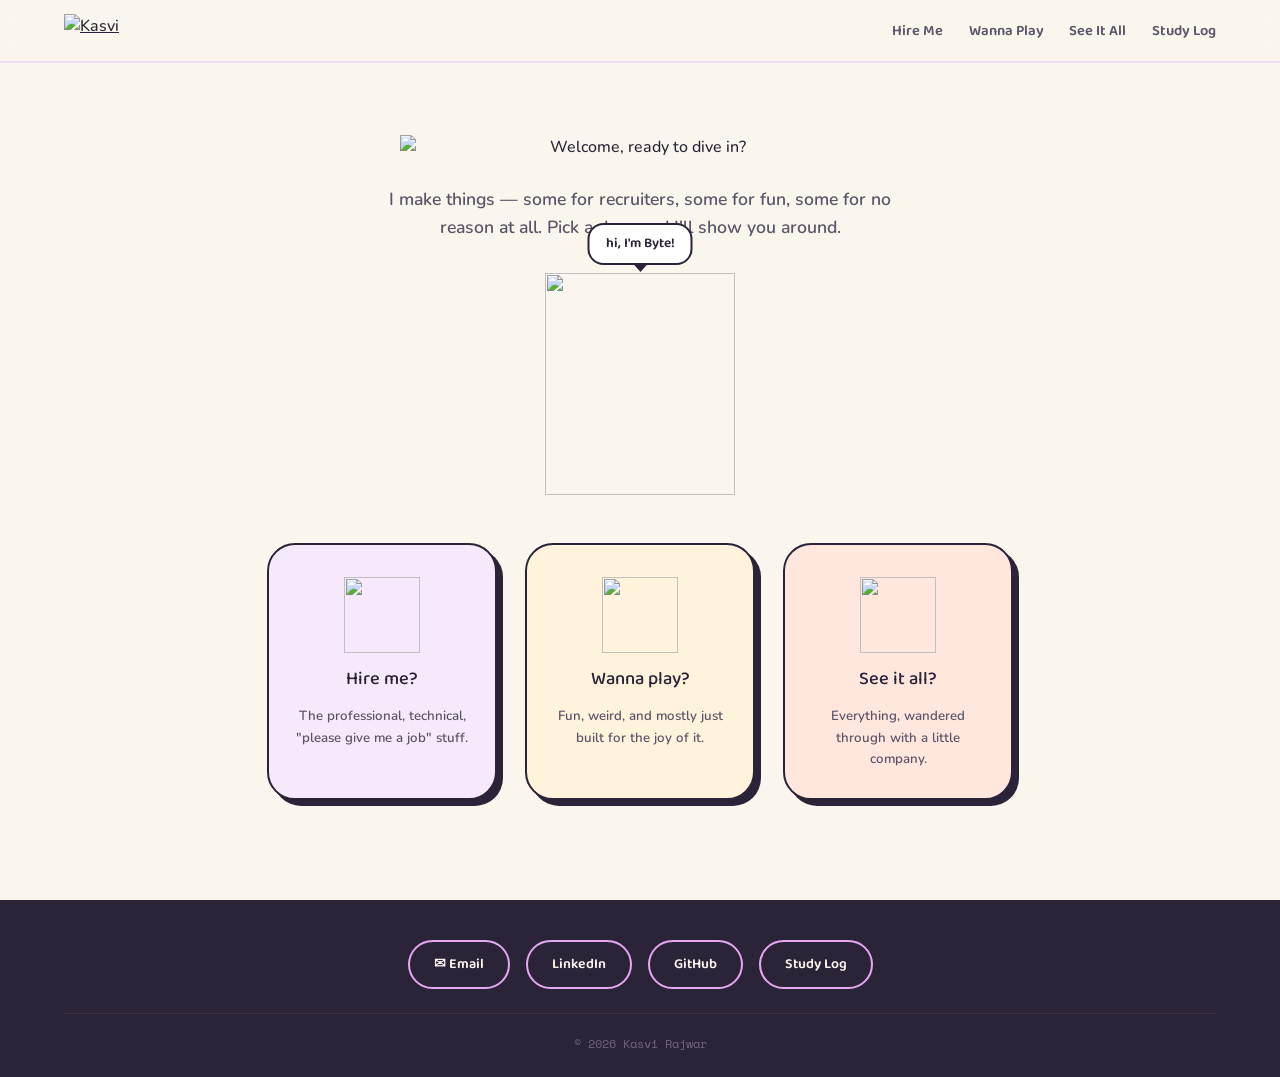
==== index.html @ 6d48b29a "Add files via upload" ====
<!DOCTYPE html>
<html lang="en">
<head>
<meta charset="UTF-8" />
<meta name="viewport" content="width=device-width, initial-scale=1.0" />
<title>Kasvi Rajwar</title>
<link rel="preconnect" href="https://fonts.googleapis.com">
<link href="https://fonts.googleapis.com/css2?family=Baloo+2:wght@500;600;700;800&family=Nunito:wght@400;500;600;700;800&family=Space+Mono:wght@400;700&display=swap" rel="stylesheet">
<link rel="stylesheet" href="style.css">
<style>
  #hub-hero{
    min-height:calc(100vh - 5.2rem);
    display:flex; align-items:center; justify-content:center;
    text-align:center; padding-top:2rem;
  }
  .hub-inner{ max-width:900px; }
  .hub-slogan{ max-width:480px; width:85%; margin:0 auto 1.5rem; }
  .hub-sub{ font-size:1.1rem; color:var(--ink-soft); font-weight:600; max-width:520px; margin:0 auto; }

  .byte-wrap{ position:relative; width:190px; height:222px; margin:2rem auto 0; cursor:pointer; }

  .doors{ margin-top:3rem; display:flex; gap:1.75rem; flex-wrap:wrap; justify-content:center; }
  .door{
    width:230px; padding:2rem 1.5rem 1.75rem; border-radius:28px; text-decoration:none;
    display:flex; flex-direction:column; align-items:center; gap:0.75rem;
    border:2.5px solid var(--ink); background:var(--card);
    box-shadow:6px 6px 0 var(--ink); transition:transform .15s, box-shadow .15s;
  }
  .door:hover{ transform:translate(-3px,-3px); box-shadow:9px 9px 0 var(--ink); }
  .door:active{ transform:translate(0,0); box-shadow:3px 3px 0 var(--ink); }
  .door-icon{ width:76px; height:76px; object-fit:contain; }
  .door .display{ font-size:1.15rem; }
  .door p{ font-size:0.83rem; color:var(--ink-soft); text-align:center; font-weight:600; }
  .door.hire{ background:var(--lilac-pale); }
  .door.play{ background:var(--butter-pale); }
  .door.seeall{ background:var(--coral-pale); }
</style>
</head>
<body data-page="hub">

<nav>
  <a href="index.html"><img class="logo" src="assets/logo.png" alt="Kasvi"></a>
  <ul class="nav-links">
    <li><a href="hire.html">Hire Me</a></li>
    <li><a href="play.html">Wanna Play</a></li>
    <li><a href="seeall.html">See It All</a></li>
    <li><a href="study.html">Study Log</a></li>
  </ul>
</nav>

<main>
  <section id="hub-hero">
    <div class="hub-inner">
      <img class="hub-slogan" src="assets/ui/slogan.png" alt="Welcome, ready to dive in?">
      <p class="hub-sub">I make things — some for recruiters, some for fun, some for no reason at all. Pick a door and I'll show you around.</p>

      <div class="byte-wrap companion-wrap" id="byteHome">
        <div class="speech-bubble">hi, I'm Byte!</div>
        <img class="companion-base" src="assets/character/original.png" alt="">
        <img class="companion-eyes" src="assets/character/eyes.png" alt="">
        <img class="companion-expr" src="" alt="">
      </div>

      <div class="doors">
        <a class="door hire" href="hire.html">
          <img class="door-icon" src="assets/icons/briefcase.png" alt="">
          <div class="display">Hire me?</div>
          <p>The professional, technical, "please give me a job" stuff.</p>
        </a>
        <a class="door play" href="play.html">
          <img class="door-icon" src="assets/icons/balloon.png" alt="">
          <div class="display">Wanna play?</div>
          <p>Fun, weird, and mostly just built for the joy of it.</p>
        </a>
        <a class="door seeall" href="seeall.html">
          <img class="door-icon" src="assets/icons/butterfly.png" alt="">
          <div class="display">See it all?</div>
          <p>Everything, wandered through with a little company.</p>
        </a>
      </div>
    </div>
  </section>
</main>

<footer>
  <div class="contact-links">
    <a class="contact-link" href="mailto:kasvi.r04@gmail.com">✉ Email</a>
    <a class="contact-link" href="https://linkedin.com/in/kasvi-rajwar-85747228a" target="_blank">LinkedIn</a>
    <a class="contact-link" href="https://github.com/kasviii" target="_blank">GitHub</a>
    <a class="contact-link" href="study.html">Study Log</a>
  </div>
  <div class="fine-print">© 2026 Kasvi Rajwar</div>
</footer>

<script src="companion.js"></script>
<script>
  const byte = mountCompanion(document.getElementById('byteHome'));
  const lines = ["hi, I'm Byte!", "pick a door above ↑", "go on, click one"];
  let i = 0;
  document.getElementById('byteHome').addEventListener('click', () => {
    byte.setState('surprised');
    i = (i+1) % lines.length;
    byte.say(lines[i], 1400);
    setTimeout(() => byte.setState('default'), 1400);
  });
  setTimeout(() => byte.say("hi, I'm Byte!", 2600), 500);
</script>
</body>
</html>
---- style.css ----
/* =========================================================
   KASVI RAJWAR — shared styles across all pages
   ========================================================= */
*,*::before,*::after{box-sizing:border-box;margin:0;padding:0;}
html{scroll-behavior:smooth;}

:root{
  --lilac:#E2A9F1;
  --lilac-deep:#B672D9;
  --lilac-pale:#F6E9FB;
  --cream:#FBF6ED;
  --butter:#FFD873;
  --butter-pale:#FFF3DC;
  --coral:#FF9376;
  --coral-pale:#FFE7DE;
  --ink:#2B2438;
  --ink-soft:#5C5468;
  --plum-dark:#241C30;
  --plum-line:#3D3050;
  --card:#FFFFFF;
  --border:#ECDFF5;
}

body{
  background:var(--cream);
  color:var(--ink);
  font-family:'Nunito',sans-serif;
  font-weight:500;
  line-height:1.6;
  overflow-x:hidden;
}
h1,h2,h3,.display{ font-family:'Baloo 2',cursive; color:var(--ink); }
.mono{ font-family:'Space Mono',monospace; }
a{ color:inherit; }
::selection{ background:var(--lilac); color:var(--ink); }
img{ max-width:100%; display:block; }

/* ---------------- NAV ---------------- */
nav{
  position:fixed; top:0; left:0; right:0; z-index:200;
  display:flex; align-items:center; justify-content:space-between;
  padding:0.9rem 5vw;
  background:rgba(251,246,237,0.88);
  backdrop-filter:blur(10px);
  border-bottom:2px solid var(--border);
}
nav img.logo{ height:32px; }
.nav-links{ display:flex; gap:1.6rem; list-style:none; }
.nav-links a{
  text-decoration:none; font-family:'Baloo 2',cursive; font-weight:600;
  font-size:0.92rem; color:var(--ink-soft); transition:color .2s;
}
.nav-links a:hover, .nav-links a.current{ color:var(--lilac-deep); }
body[data-page="seeall"] nav{ background:rgba(36,28,48,0.88); border-bottom-color:var(--plum-line); }
body[data-page="seeall"] .nav-links a{ color:#C7BBD4; }
body[data-page="seeall"] .nav-links a:hover, body[data-page="seeall"] .nav-links a.current{ color:var(--butter); }

main{ padding-top:5.2rem; min-height:100vh; }
section{ padding:5rem 5vw; position:relative; }

/* ---------------- TYPE / LABELS ---------------- */
.eyebrow{
  font-family:'Space Mono',monospace; font-size:0.75rem; letter-spacing:0.08em;
  text-transform:uppercase; color:var(--lilac-deep); margin-bottom:0.6rem;
}
h2.section-title{ font-size:clamp(2rem,4vw,2.8rem); margin-bottom:0.75rem; }
.section-sub{ color:var(--ink-soft); font-weight:600; max-width:560px; margin-bottom:3rem; }

/* ---------------- BUTTONS ---------------- */
.btn{
  display:inline-flex; align-items:center; gap:0.4rem;
  font-family:'Baloo 2',cursive; font-weight:600; font-size:0.95rem;
  padding:0.75rem 1.6rem; border-radius:100px; text-decoration:none;
  border:2.5px solid var(--ink); background:var(--card); color:var(--ink);
  box-shadow:4px 4px 0 var(--ink); transition:transform .15s, box-shadow .15s;
}
.btn:hover{ transform:translate(-2px,-2px); box-shadow:6px 6px 0 var(--ink); }
.btn:active{ transform:translate(0,0); box-shadow:2px 2px 0 var(--ink); }

/* ---------------- PROJECT GRID ---------------- */
.project-grid{ display:grid; grid-template-columns:repeat(auto-fit,minmax(280px,1fr)); gap:1.75rem; }
.project-card{
  background:var(--card); border:2.5px solid var(--ink); border-radius:22px;
  padding:1.75rem; box-shadow:5px 5px 0 var(--ink);
  transition:transform .15s, box-shadow .15s;
  display:flex; flex-direction:column; gap:0.9rem;
}
.project-card:hover{ transform:translate(-2px,-2px); box-shadow:8px 8px 0 var(--ink); }
.project-top{ display:flex; justify-content:space-between; align-items:flex-start; gap:0.75rem; }
.project-name{ font-family:'Baloo 2',cursive; font-size:1.2rem; line-height:1.25; }
.project-badge{
  font-family:'Space Mono',monospace; font-size:0.65rem; letter-spacing:0.04em;
  text-transform:uppercase; padding:0.25rem 0.55rem; border-radius:100px;
  background:var(--lilac-pale); color:var(--lilac-deep); white-space:nowrap; flex-shrink:0;
  border:1px solid var(--lilac);
}
.project-desc{ font-size:0.9rem; color:var(--ink-soft); font-weight:500; line-height:1.6; }
.project-tags{ display:flex; flex-wrap:wrap; gap:0.4rem; }
.tag{
  font-family:'Space Mono',monospace; font-size:0.7rem; color:var(--ink-soft);
  background:var(--cream); border:1px solid var(--border); padding:0.2rem 0.55rem; border-radius:8px;
}
.project-links{ display:flex; gap:1rem; margin-top:auto; }
.project-links a{
  font-family:'Baloo 2',cursive; font-weight:600; font-size:0.88rem; text-decoration:none;
  color:var(--lilac-deep); display:inline-flex; align-items:center; gap:0.3rem;
}
.project-links a:hover{ text-decoration:underline; }
.more-soon{
  grid-column:1/-1; text-align:center; padding:2rem; color:var(--ink-soft);
  font-family:'Baloo 2',cursive; font-weight:600; border:2.5px dashed var(--border); border-radius:22px;
}

/* ---------------- COMPANION (shared across pages) ---------------- */
.companion-wrap{ position:relative; user-select:none; }
.companion-wrap img{ position:absolute; top:0; left:0; width:100%; height:100%; object-fit:contain; }
.companion-eyes{ z-index:2; transition:transform .05s linear; }
.companion-expr{ z-index:3; opacity:0; transition:opacity .15s; }
.companion-expr.visible{ opacity:1; }
.speech-bubble{
  position:absolute; top:-50px; left:50%; transform:translateX(-50%) scale(0.85);
  background:var(--card); border:2px solid var(--ink); border-radius:16px;
  padding:0.5rem 1rem; font-family:'Baloo 2',cursive; font-weight:600; font-size:0.85rem;
  white-space:nowrap; opacity:0; transition:opacity .2s, transform .2s; pointer-events:none;
}
.speech-bubble::after{
  content:''; position:absolute; bottom:-9px; left:50%; transform:translateX(-50%);
  border-width:9px 8px 0 8px; border-style:solid; border-color:var(--ink) transparent transparent transparent;
}
.speech-bubble.visible{ opacity:1; transform:translateX(-50%) scale(1); }

/* ---------------- FOOTER ---------------- */
footer{
  background:var(--ink); color:#B9AFC6; text-align:center; padding:2.5rem 5vw 1.5rem;
}
footer .contact-links{ display:flex; justify-content:center; gap:1rem; flex-wrap:wrap; margin-bottom:1.5rem; }
footer .contact-link{
  padding:0.7rem 1.5rem; border:2px solid var(--lilac); border-radius:100px;
  color:var(--cream); text-decoration:none; font-family:'Baloo 2',cursive; font-weight:600;
  transition:background .2s, transform .15s; font-size:0.88rem;
}
footer .contact-link:hover{ background:var(--lilac); color:var(--ink); transform:translateY(-2px); }
footer .fine-print{ font-size:0.75rem; font-family:'Space Mono',monospace; color:#6E6480; border-top:1px solid #3A3145; padding-top:1.25rem; }
footer .fine-print a{ color:#9A8CAE; }

@media (max-width:768px){
  .nav-links{ display:none; }
}
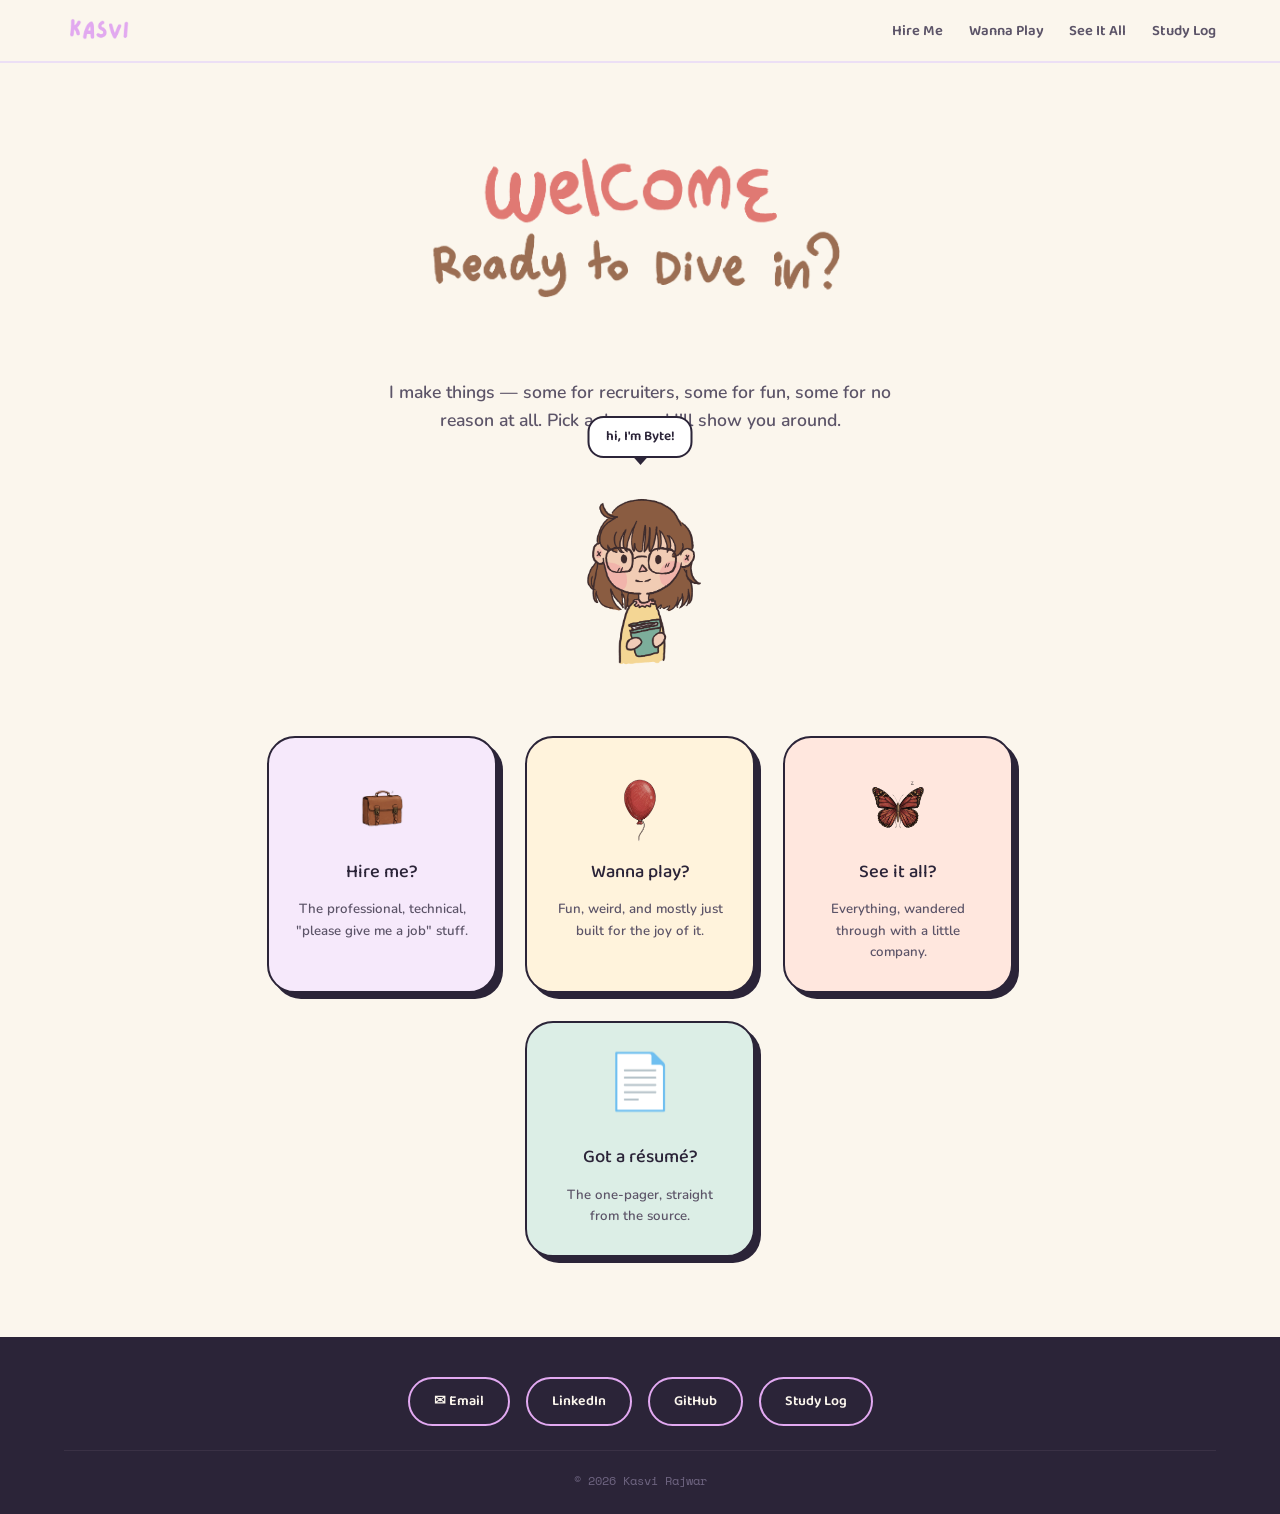
==== commit 02c14ae1: "Add resume link and emoji to index.html" ====
--- a/index.html
+++ b/index.html
@@ -29,11 +29,13 @@
   .door:hover{ transform:translate(-3px,-3px); box-shadow:9px 9px 0 var(--ink); }
   .door:active{ transform:translate(0,0); box-shadow:3px 3px 0 var(--ink); }
   .door-icon{ width:76px; height:76px; object-fit:contain; }
+  .door-emoji{ font-size:3.4rem; line-height:1; }
   .door .display{ font-size:1.15rem; }
   .door p{ font-size:0.83rem; color:var(--ink-soft); text-align:center; font-weight:600; }
   .door.hire{ background:var(--lilac-pale); }
   .door.play{ background:var(--butter-pale); }
   .door.seeall{ background:var(--coral-pale); }
+  .door.resume{ background:#DCEEE6; }
 </style>
 </head>
 <body data-page="hub">
@@ -77,6 +79,11 @@
           <div class="display">See it all?</div>
           <p>Everything, wandered through with a little company.</p>
         </a>
+        <a class="door resume" href="https://drive.google.com/file/d/1fXBjaz3nBYh1U8sSsbgrdORwdakfQrdr/view?usp=sharing" target="_blank" rel="noopener">
+          <span class="door-icon door-emoji">📄</span>
+          <div class="display">Got a résumé?</div>
+          <p>The one-pager, straight from the source.</p>
+        </a>
       </div>
     </div>
   </section>
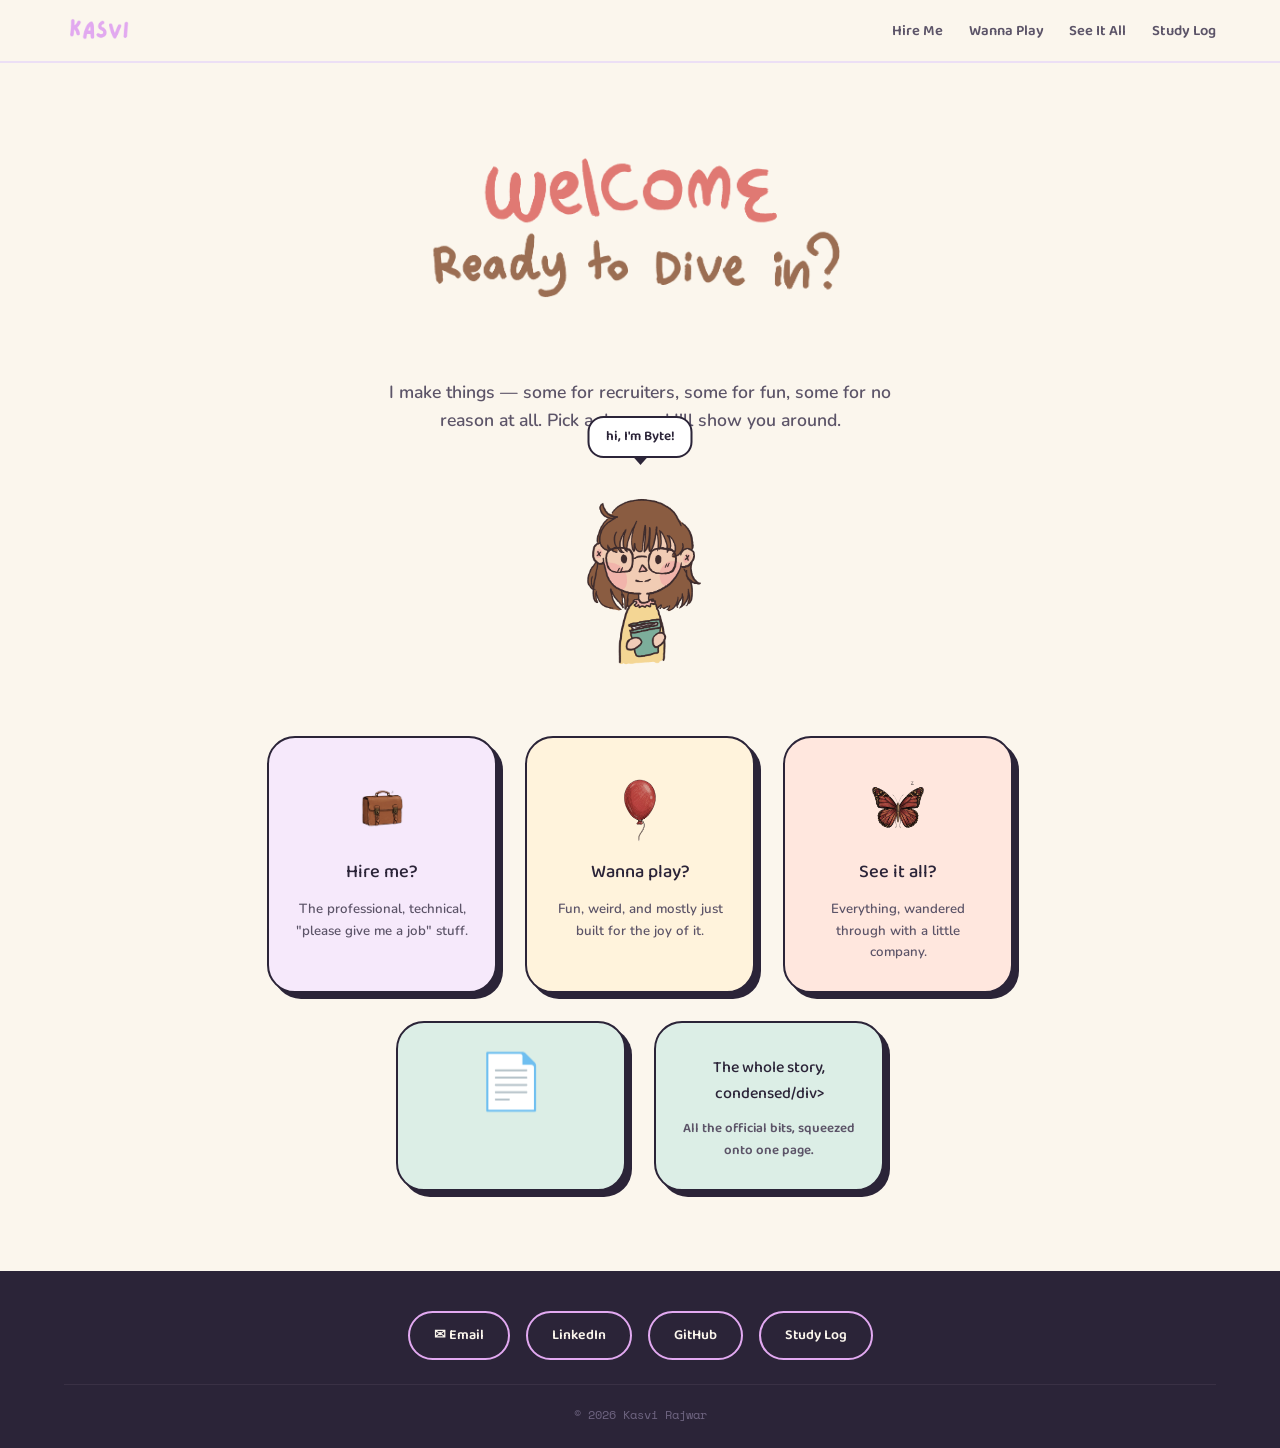
==== commit eb9d9301: "Update index.html" ====
--- a/index.html
+++ b/index.html
@@ -81,8 +81,8 @@
         </a>
         <a class="door resume" href="https://drive.google.com/file/d/1fXBjaz3nBYh1U8sSsbgrdORwdakfQrdr/view?usp=sharing" target="_blank" rel="noopener">
           <span class="door-icon door-emoji">📄</span>
-          <div class="display">Got a résumé?</div>
-          <p>The one-pager, straight from the source.</p>
+          <div class="display">The whole story, condensed/div>
+          <p>All the official bits, squeezed onto one page.</p>
         </a>
       </div>
     </div>
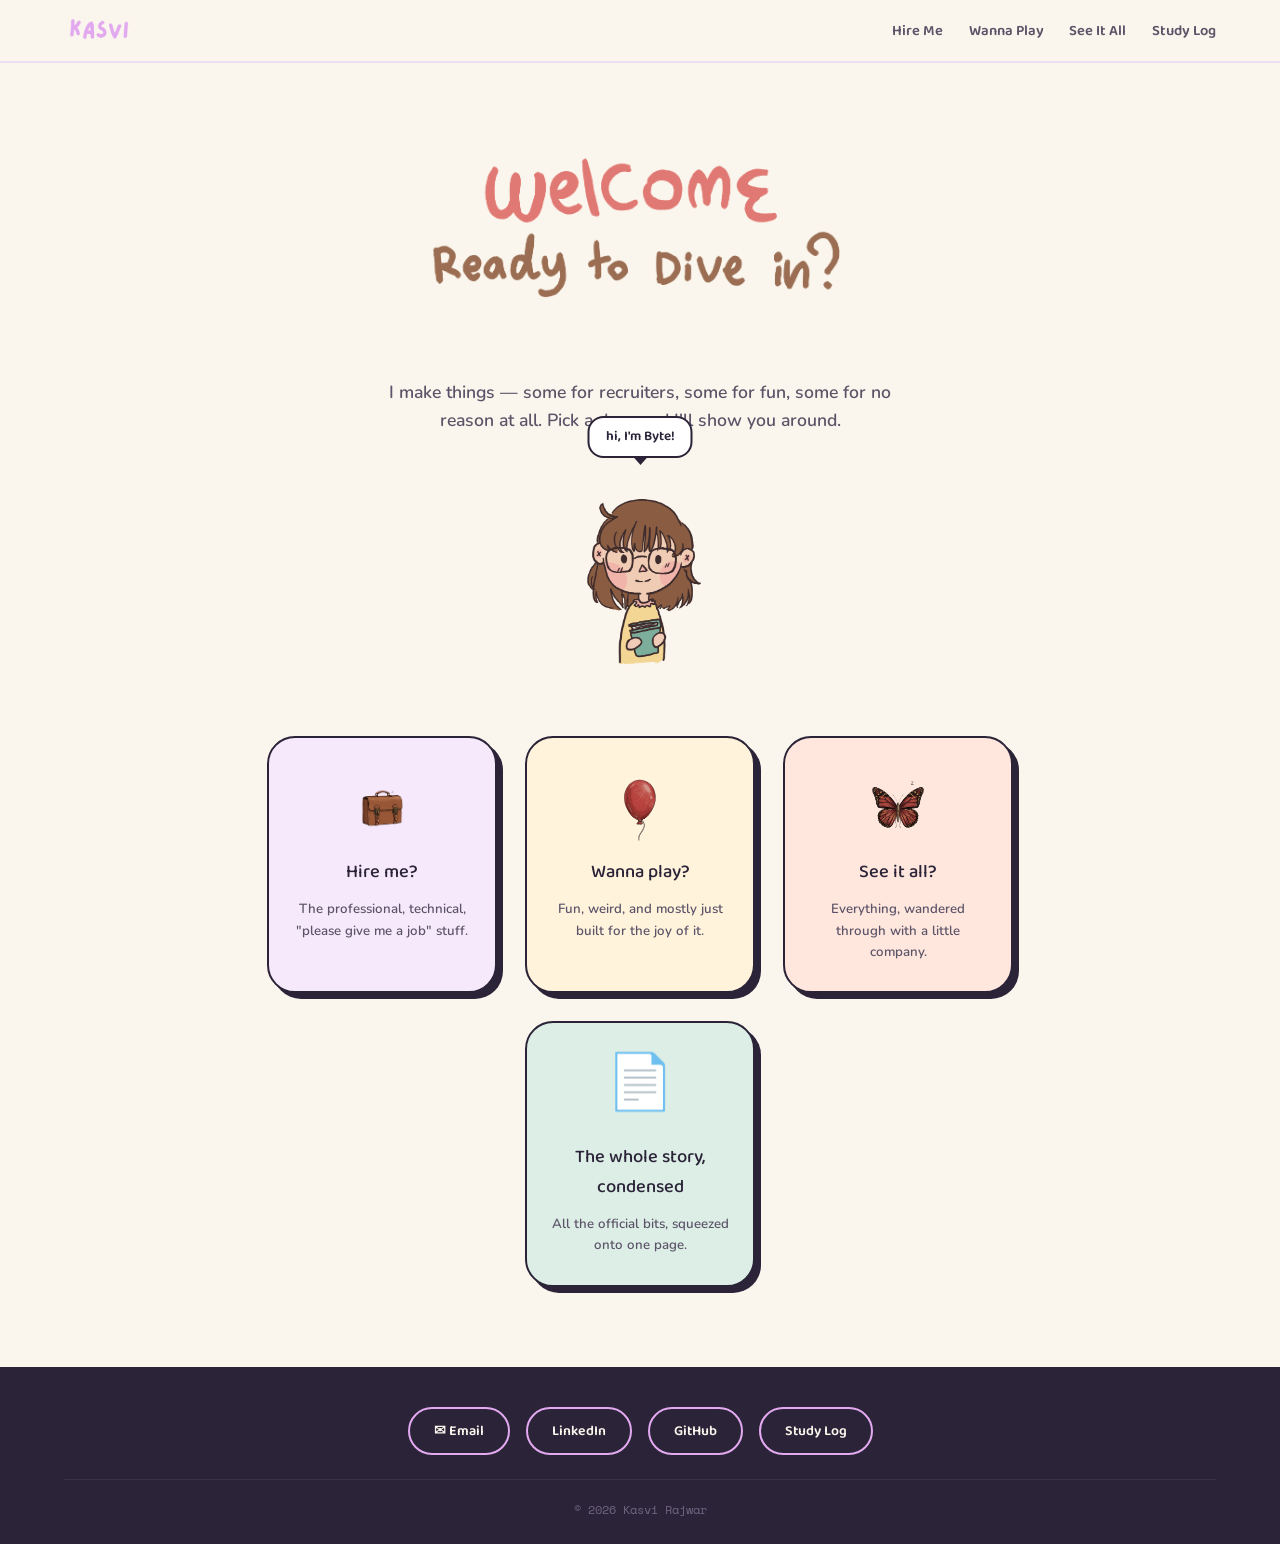
==== commit fcafea5c: "Fix HTML tag for display div in index.html" ====
--- a/index.html
+++ b/index.html
@@ -81,7 +81,7 @@
         </a>
         <a class="door resume" href="https://drive.google.com/file/d/1fXBjaz3nBYh1U8sSsbgrdORwdakfQrdr/view?usp=sharing" target="_blank" rel="noopener">
           <span class="door-icon door-emoji">📄</span>
-          <div class="display">The whole story, condensed/div>
+          <div class="display">The whole story, condensed</div>
           <p>All the official bits, squeezed onto one page.</p>
         </a>
       </div>
